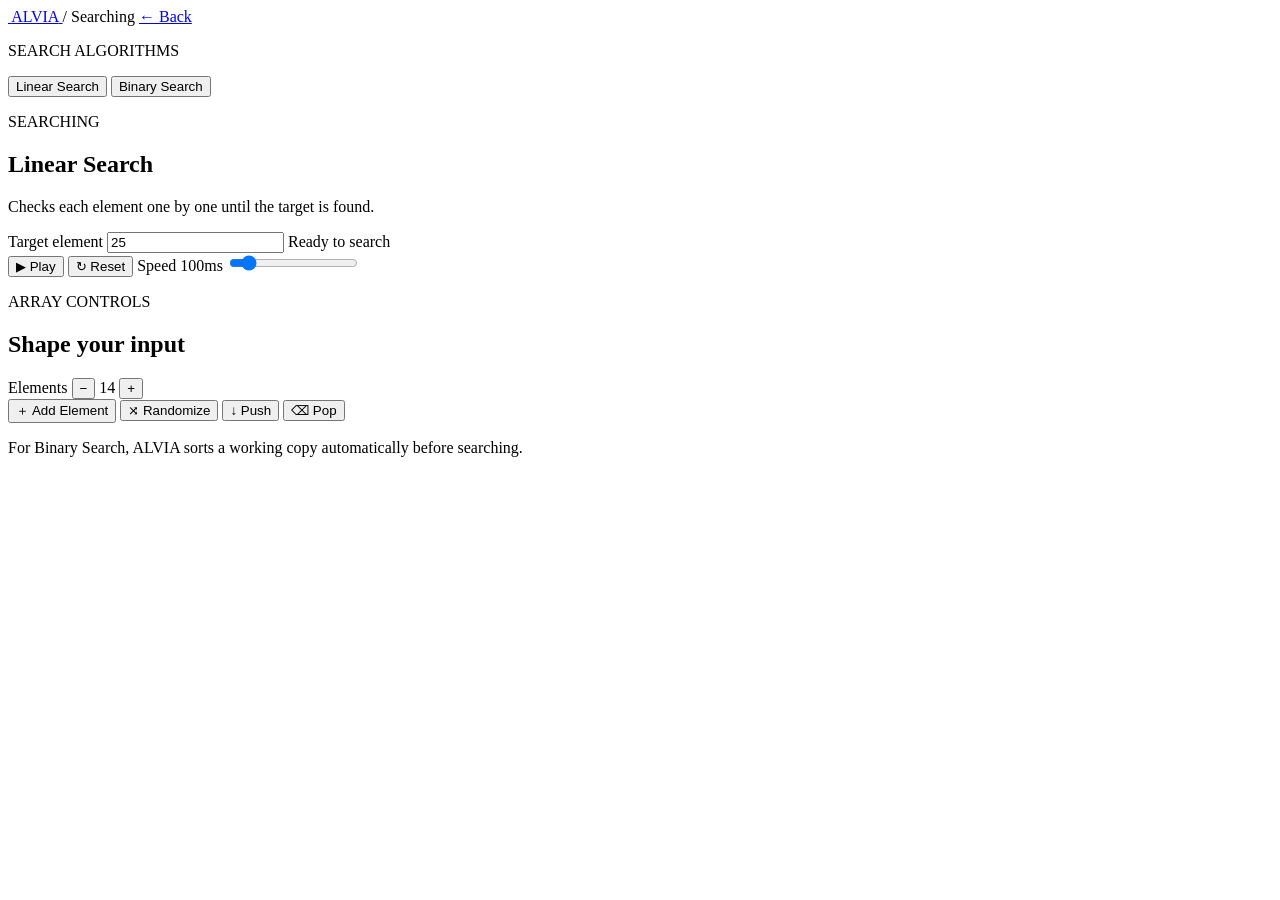
==== searching.html @ 011ecc25 "Add files via upload" ====
<!DOCTYPE html>
<html lang="en">
<head>
  <meta charset="UTF-8" />
  <meta name="viewport" content="width=device-width, initial-scale=1.0" />
  <meta name="description" content="ALVIA searching algorithm visualizer." />
  <title>ALVIA — Searching</title>
  <link rel="icon" href="assets/logo.svg" type="image/svg+xml" />
  <link rel="stylesheet" href="css/style.css" />
</head>
<body class="workspace-page">
  <header class="workspace-header">
    <a class="brand" href="index.html">
      <img src="assets/logo.svg" alt="" />
      <span>ALVIA</span>
    </a>
    <span class="crumb">/ Searching</span>
    <a class="back-link" href="index.html">← Back</a>
  </header>

  <main class="workspace">
    <aside class="algorithm-sidebar">
      <p class="sidebar-label">SEARCH ALGORITHMS</p>
      <button class="algorithm-option active" data-algorithm="linear">Linear Search</button>
      <button class="algorithm-option" data-algorithm="binary">Binary Search</button>
    </aside>

    <section class="visualizer-panel">
      <div class="panel-heading">
        <div>
          <p class="eyebrow">SEARCHING</p>
          <h1 id="algorithmTitle">Linear Search</h1>
          <p id="algorithmDescription">Checks each element one by one until the target is found.</p>
        </div>
      </div>

      <div class="target-row card">
        <label for="targetInput">Target element</label>
        <input id="targetInput" type="number" value="25" inputmode="numeric" />
        <span id="targetStatus" class="status-text">Ready to search</span>
      </div>

      <div class="chart-card">
        <div id="searchBars" class="bars" aria-label="Searching visualization"></div>
      </div>

      <div class="control-row">
        <button id="playButton" class="primary-button control-button">▶ <span>Play</span></button>
        <button id="resetButton" class="secondary-button control-button">↻ Reset</button>
        <label class="speed-control">
          <span>Speed</span>
          <output id="speedValue">100ms</output>
          <input id="speedSlider" type="range" min="30" max="700" step="10" value="100" />
        </label>
      </div>

      <section class="array-controls card">
        <div class="section-title-row">
          <div>
            <p class="eyebrow">ARRAY CONTROLS</p>
            <h2>Shape your input</h2>
          </div>
          <div class="count-control">
            <span>Elements</span>
            <button id="decreaseCount" aria-label="Remove an element">−</button>
            <output id="elementCount">14</output>
            <button id="increaseCount" aria-label="Add an element">+</button>
          </div>
        </div>

        <div class="button-row">
          <button id="addButton" class="secondary-button">＋ Add Element</button>
          <button id="randomButton" class="secondary-button">⤨ Randomize</button>
          <button id="pushButton" class="secondary-button">↓ Push</button>
          <button id="popButton" class="secondary-button danger-button">⌫ Pop</button>
        </div>

        <p class="helper-text">For Binary Search, ALVIA sorts a working copy automatically before searching.</p>
        <div id="arrayEditor" class="array-editor"></div>
      </section>
    </section>
  </main>

  <script src="js/main.js"></script>
  <script src="js/searching.js"></script>
</body>
</html>
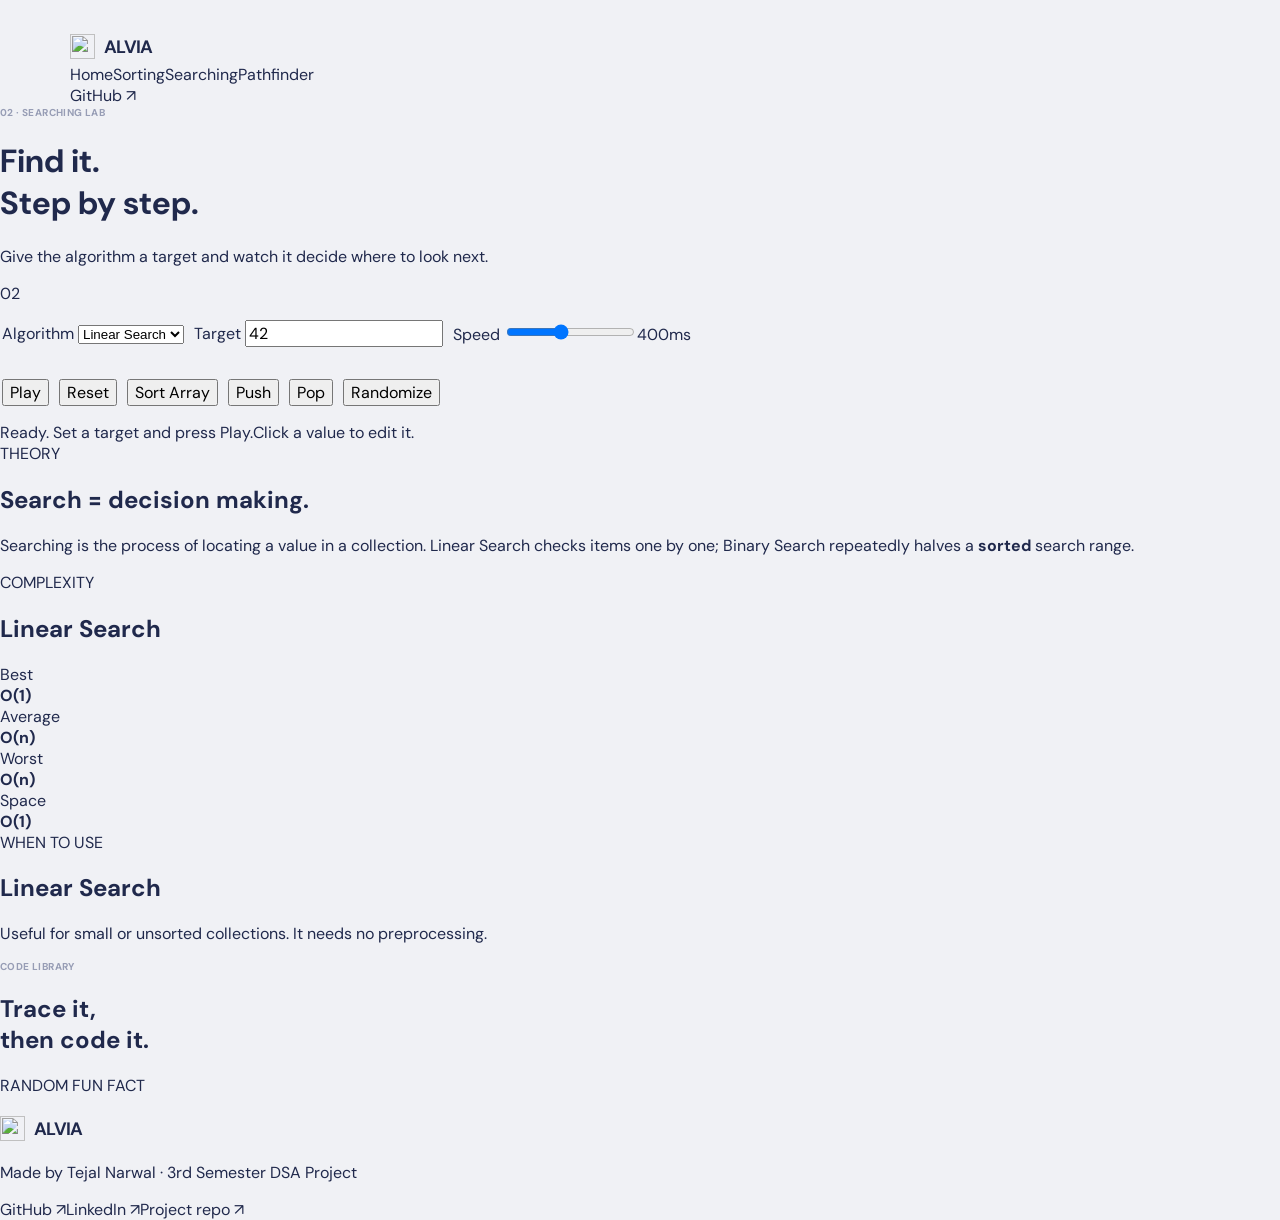
==== commit f45ebac3: "Add files via upload" ====
--- a/searching.html
+++ b/searching.html
@@ -1,87 +1,20 @@
 <!DOCTYPE html>
 <html lang="en">
-<head>
-  <meta charset="UTF-8" />
-  <meta name="viewport" content="width=device-width, initial-scale=1.0" />
-  <meta name="description" content="ALVIA searching algorithm visualizer." />
-  <title>ALVIA — Searching</title>
-  <link rel="icon" href="assets/logo.svg" type="image/svg+xml" />
-  <link rel="stylesheet" href="css/style.css" />
-</head>
-<body class="workspace-page">
-  <header class="workspace-header">
-    <a class="brand" href="index.html">
-      <img src="assets/logo.svg" alt="" />
-      <span>ALVIA</span>
-    </a>
-    <span class="crumb">/ Searching</span>
-    <a class="back-link" href="index.html">← Back</a>
-  </header>
-
-  <main class="workspace">
-    <aside class="algorithm-sidebar">
-      <p class="sidebar-label">SEARCH ALGORITHMS</p>
-      <button class="algorithm-option active" data-algorithm="linear">Linear Search</button>
-      <button class="algorithm-option" data-algorithm="binary">Binary Search</button>
-    </aside>
-
-    <section class="visualizer-panel">
-      <div class="panel-heading">
-        <div>
-          <p class="eyebrow">SEARCHING</p>
-          <h1 id="algorithmTitle">Linear Search</h1>
-          <p id="algorithmDescription">Checks each element one by one until the target is found.</p>
-        </div>
-      </div>
-
-      <div class="target-row card">
-        <label for="targetInput">Target element</label>
-        <input id="targetInput" type="number" value="25" inputmode="numeric" />
-        <span id="targetStatus" class="status-text">Ready to search</span>
-      </div>
-
-      <div class="chart-card">
-        <div id="searchBars" class="bars" aria-label="Searching visualization"></div>
-      </div>
-
-      <div class="control-row">
-        <button id="playButton" class="primary-button control-button">▶ <span>Play</span></button>
-        <button id="resetButton" class="secondary-button control-button">↻ Reset</button>
-        <label class="speed-control">
-          <span>Speed</span>
-          <output id="speedValue">100ms</output>
-          <input id="speedSlider" type="range" min="30" max="700" step="10" value="100" />
-        </label>
-      </div>
-
-      <section class="array-controls card">
-        <div class="section-title-row">
-          <div>
-            <p class="eyebrow">ARRAY CONTROLS</p>
-            <h2>Shape your input</h2>
-          </div>
-          <div class="count-control">
-            <span>Elements</span>
-            <button id="decreaseCount" aria-label="Remove an element">−</button>
-            <output id="elementCount">14</output>
-            <button id="increaseCount" aria-label="Add an element">+</button>
-          </div>
-        </div>
-
-        <div class="button-row">
-          <button id="addButton" class="secondary-button">＋ Add Element</button>
-          <button id="randomButton" class="secondary-button">⤨ Randomize</button>
-          <button id="pushButton" class="secondary-button">↓ Push</button>
-          <button id="popButton" class="secondary-button danger-button">⌫ Pop</button>
-        </div>
-
-        <p class="helper-text">For Binary Search, ALVIA sorts a working copy automatically before searching.</p>
-        <div id="arrayEditor" class="array-editor"></div>
-      </section>
-    </section>
-  </main>
-
-  <script src="js/main.js"></script>
-  <script src="js/searching.js"></script>
-</body>
-</html>
+<head><meta charset="UTF-8"><meta name="viewport" content="width=device-width, initial-scale=1.0"><meta name="description" content="ALVIA Searching Visualizer — Linear and Binary Search."><title>Searching — ALVIA</title><link rel="icon" type="image/svg+xml" href="assets/alvia-logo.svg"><link rel="stylesheet" href="css/style.css"></head>
+<body data-page="searching">
+<header class="site-header wrap"><a class="brand" href="index.html"><img src="assets/alvia-logo.svg" alt=""><span>ALVIA</span></a><nav class="main-nav"><a class="pill" href="index.html">Home</a><a class="pill" href="sorting.html">Sorting</a><a class="pill active-yellow" href="searching.html">Searching</a><a class="pill" href="pathfinder.html">Pathfinder</a></nav><a class="pill repo-link" href="https://github.com/teeeezal/alvia" target="_blank">GitHub ↗</a></header>
+<main class="wrap tool-page">
+<div class="page-heading"><div><p class="eyebrow">02 · SEARCHING LAB</p><h1>Find it.<br>Step by step.</h1><p>Give the algorithm a target and watch it decide where to look next.</p></div><span class="big-number">02</span></div>
+<section class="visualizer-card">
+<div class="control-row"><label>Algorithm <select id="searchAlgorithm"><option>Linear Search</option><option>Binary Search</option></select></label><label>Target <input id="target" type="number" value="42"></label><label>Speed <input id="searchSpeed" type="range" min="50" max="900" value="400"><output id="searchSpeedOut">400ms</output></label></div>
+<div class="control-row second"><button class="pill action" id="searchPlay">Play</button><button class="pill" id="searchReset">Reset</button><button class="pill" id="searchSort">Sort Array</button><button class="pill" id="searchPush">Push</button><button class="pill" id="searchPop">Pop</button><button class="pill" id="searchRandom">Randomize</button></div>
+<div class="array-stage search-stage" id="searchArray"></div>
+<div class="status-line"><span id="searchStatus">Ready. Set a target and press Play.</span><span>Click a value to edit it.</span></div>
+<div class="edit-array" id="searchEditor"></div>
+</section>
+<section class="info-grid"><article class="outline-card"><span class="tag yellow">THEORY</span><h2>Search = decision making.</h2><p>Searching is the process of locating a value in a collection. Linear Search checks items one by one; Binary Search repeatedly halves a <strong>sorted</strong> search range.</p></article><article class="outline-card"><span class="tag orange">COMPLEXITY</span><h2 id="searchComplexityTitle">Linear Search</h2><div class="complexity-table"><div>Best</div><strong id="sBest">O(1)</strong><div>Average</div><strong id="sAvg">O(n)</strong><div>Worst</div><strong id="sWorst">O(n)</strong><div>Space</div><strong>O(1)</strong></div></article><article class="outline-card"><span class="tag mint">WHEN TO USE</span><h2 id="searchUseTitle">Linear Search</h2><p id="searchUse">Useful for small or unsorted collections. It needs no preprocessing.</p></article></section>
+<section class="section compact"><div class="section-intro"><p class="eyebrow">CODE LIBRARY</p><h2>Trace it,<br>then code it.</h2></div><div class="code-tabs" id="searchCode"></div></section>
+<section class="fact-card"><span class="tag lilac">RANDOM FUN FACT</span><h2 id="searchFact"></h2></section>
+</main>
+<footer class="site-footer wrap"><div><a class="brand footer-brand" href="index.html"><img src="assets/alvia-logo.svg" alt=""><span>ALVIA</span></a><p class="footer-note">Made by Tejal Narwal · 3rd Semester DSA Project</p></div><div class="footer-links"><a href="https://github.com/teeeezal" target="_blank">GitHub ↗</a><a href="https://www.linkedin.com/in/tejalnarwal/" target="_blank">LinkedIn ↗</a><a href="https://github.com/teeeezal/alvia" target="_blank">Project repo ↗</a></div></footer>
+<script src="js/data.js"></script><script src="js/app.js"></script></body></html>
--- a/css/style.css
+++ b/css/style.css
@@ -0,0 +1,612 @@
+@import url('https://fonts.googleapis.com/css2?family=DM+Sans:wght@400;500;600;700&display=swap');
+
+:root {
+  --navy: #20294c;
+  --blue: #459af8;
+  --steel: #375390;
+  --fog: #f0f1f5;
+  --white: #ffffff;
+  --silver: #c7cbdb;
+  --mist: #dddfe9;
+  --smoke: #979db5;
+  --dusk: #676b89;
+  --green: #63b879;
+  --red: #e76556;
+  --yellow: #f8d84a;
+  --shadow: rgba(32, 41, 76, 0.12) 0 9px 25px;
+  --shadow-sm: rgba(32, 41, 76, 0.10) 0 1px 4px;
+  --radius-card: 12px;
+  --radius-panel: 24px;
+  --radius-pill: 9999px;
+}
+
+* { box-sizing: border-box; }
+
+html { scroll-behavior: smooth; }
+
+body {
+  margin: 0;
+  min-height: 100vh;
+  background: var(--fog);
+  color: var(--navy);
+  font-family: "DM Sans", Inter, ui-sans-serif, system-ui, -apple-system, BlinkMacSystemFont, "Segoe UI", sans-serif;
+  -webkit-font-smoothing: antialiased;
+}
+
+a { color: inherit; text-decoration: none; }
+
+button, input { font: inherit; }
+
+button { cursor: pointer; }
+
+.site-header {
+  position: relative;
+  max-width: 1200px;
+  margin: 0 auto;
+  padding: 34px 30px 0;
+  min-height: 100px;
+}
+
+.brand {
+  display: inline-flex;
+  align-items: center;
+  gap: 9px;
+  font-size: 18px;
+  font-weight: 700;
+  letter-spacing: -0.04em;
+}
+
+.brand img {
+  width: 25px;
+  height: 25px;
+}
+
+.header-actions {
+  position: absolute;
+  left: 30px;
+  top: 78px;
+}
+
+.github-pill, .back-link, .hero-nav a {
+  display: inline-flex;
+  align-items: center;
+  justify-content: center;
+  min-height: 42px;
+  padding: 10px 17px;
+  border-radius: var(--radius-pill);
+  background: var(--white);
+  border: 1px solid var(--silver);
+  box-shadow: var(--shadow-sm);
+  color: var(--navy);
+  font-size: 14px;
+  font-weight: 600;
+  transition: transform .18s ease, box-shadow .18s ease, color .18s ease;
+}
+
+.github-pill:hover, .back-link:hover, .hero-nav a:hover {
+  transform: translateY(-2px);
+  box-shadow: var(--shadow);
+  color: var(--blue);
+}
+
+.github-icon { margin-right: 7px; }
+
+.hero-nav {
+  position: absolute;
+  right: 30px;
+  top: 34px;
+  display: flex;
+  flex-direction: column;
+  gap: 8px;
+  align-items: stretch;
+}
+
+.hero-nav a {
+  min-width: 132px;
+  justify-content: flex-start;
+}
+
+.hero {
+  max-width: 1200px;
+  margin: 0 auto;
+  padding: 25px 30px 30px;
+  text-align: center;
+}
+
+.hero-visual {
+  max-width: 670px;
+  margin: 0 auto;
+}
+
+.hero-visual img {
+  display: block;
+  width: 100%;
+  max-height: 355px;
+  object-fit: contain;
+}
+
+.hero-copy {
+  max-width: 720px;
+  margin: 0 auto;
+}
+
+.eyebrow {
+  margin: 0 0 9px;
+  color: var(--smoke);
+  font-size: 10px;
+  font-weight: 700;
+  letter-spacing: .4px;
+  text-transform: uppercase;
+}
+
+.hero h1 {
+  margin: 0;
+  font-size: clamp(68px, 9vw, 112px);
+  line-height: .84;
+  letter-spacing: -.095em;
+  font-weight: 700;
+}
+
+.hero-subtitle {
+  max-width: 600px;
+  margin: 26px auto 22px;
+  color: var(--dusk);
+  font-size: 18px;
+  line-height: 1.45;
+  letter-spacing: -.025em;
+}
+
+.primary-button, .secondary-button {
+  display: inline-flex;
+  align-items: center;
+  justify-content: center;
+  gap: 8px;
+  border-radius: var(--radius-pill);
+  min-height: 44px;
+  padding: 11px 18px;
+  font-size: 14px;
+  font-weight: 600;
+  transition: transform .18s ease, box-shadow .18s ease, background .18s ease;
+}
+
+.primary-button {
+  border: 0;
+  background: var(--navy);
+  color: var(--white);
+  box-shadow: var(--shadow-sm);
+}
+
+.primary-button:hover {
+  transform: translateY(-2px);
+  box-shadow: var(--shadow);
+}
+
+.secondary-button {
+  background: var(--white);
+  border: 1.5px solid var(--steel);
+  color: var(--steel);
+  box-shadow: none;
+}
+
+.secondary-button:hover {
+  transform: translateY(-1px);
+  background: #f8f9fc;
+}
+
+.danger-button { border-color: #d88c85; color: #b95147; }
+
+.landing-footer {
+  max-width: 1200px;
+  margin: 25px auto 0;
+  padding: 0 30px 24px;
+  display: flex;
+  justify-content: space-between;
+  color: var(--smoke);
+  font-size: 12px;
+}
+
+/* Workspace */
+.workspace-header {
+  max-width: 1380px;
+  margin: 0 auto;
+  padding: 22px 28px;
+  display: flex;
+  align-items: center;
+  gap: 10px;
+}
+
+.workspace-header .brand { flex: 0 0 auto; }
+
+.crumb {
+  color: var(--dusk);
+  font-size: 14px;
+}
+
+.back-link {
+  margin-left: auto;
+}
+
+.workspace {
+  max-width: 1380px;
+  margin: 0 auto;
+  padding: 0 28px 34px;
+  display: grid;
+  grid-template-columns: 235px minmax(0, 1fr);
+  gap: 18px;
+}
+
+.algorithm-sidebar,
+.visualizer-panel {
+  background: rgba(255,255,255,.58);
+  border-radius: var(--radius-panel);
+  box-shadow: var(--shadow);
+}
+
+.algorithm-sidebar {
+  padding: 18px;
+  align-self: start;
+  position: sticky;
+  top: 18px;
+}
+
+.sidebar-label {
+  margin: 2px 8px 12px;
+  color: var(--smoke);
+  font-size: 10px;
+  font-weight: 700;
+  letter-spacing: .4px;
+}
+
+.algorithm-option {
+  display: block;
+  width: 100%;
+  padding: 12px 13px;
+  margin: 3px 0;
+  border: 0;
+  border-radius: 10px;
+  background: transparent;
+  color: var(--navy);
+  text-align: left;
+  font-size: 14px;
+  font-weight: 600;
+}
+
+.algorithm-option:hover { background: #eaf1fb; }
+
+.algorithm-option.active {
+  background: #dcebff;
+  color: #1f6fd4;
+}
+
+.visualizer-panel {
+  min-width: 0;
+  padding: 24px;
+}
+
+.panel-heading {
+  display: flex;
+  justify-content: space-between;
+  align-items: flex-start;
+  margin-bottom: 16px;
+}
+
+.panel-heading h1 {
+  margin: 0;
+  font-size: 42px;
+  line-height: 1;
+  letter-spacing: -.055em;
+}
+
+.panel-heading p:not(.eyebrow) {
+  margin: 10px 0 0;
+  max-width: 700px;
+  color: var(--dusk);
+  font-size: 15px;
+  line-height: 1.45;
+}
+
+.chart-card, .grid-card {
+  min-height: 340px;
+  padding: 22px;
+  background: var(--white);
+  border-radius: var(--radius-card);
+  box-shadow: var(--shadow);
+}
+
+.bars {
+  height: 295px;
+  width: 100%;
+  display: flex;
+  align-items: flex-end;
+  gap: 7px;
+}
+
+.bar {
+  flex: 1;
+  min-width: 10px;
+  max-width: 72px;
+  background: #b9d3f7;
+  border-radius: 7px 7px 2px 2px;
+  position: relative;
+  transition: height .18s ease, background .15s ease, transform .15s ease;
+}
+
+.bar span {
+  position: absolute;
+  left: 50%;
+  bottom: -25px;
+  transform: translateX(-50%);
+  color: var(--navy);
+  font-size: 11px;
+}
+
+.bar.active { background: var(--blue); transform: translateY(-3px); }
+.bar.compare { background: #7fb6f7; }
+.bar.sorted { background: var(--green); }
+.bar.target { background: var(--yellow); }
+.bar.found { background: var(--green); }
+.bar.range { background: #a9c8f3; }
+.bar.dimmed { opacity: .42; }
+
+.control-row {
+  display: flex;
+  align-items: center;
+  gap: 10px;
+  padding: 16px 2px;
+}
+
+.control-button { min-width: 106px; }
+
+.speed-control {
+  margin-left: auto;
+  display: flex;
+  align-items: center;
+  gap: 9px;
+  color: var(--dusk);
+  font-size: 13px;
+  min-width: min(400px, 45%);
+}
+
+.speed-control output {
+  min-width: 48px;
+  color: var(--navy);
+  font-weight: 600;
+}
+
+.speed-control input { flex: 1; accent-color: var(--blue); }
+
+.card {
+  background: var(--white);
+  border-radius: var(--radius-card);
+  box-shadow: var(--shadow);
+}
+
+.array-controls {
+  padding: 20px;
+}
+
+.section-title-row {
+  display: flex;
+  align-items: center;
+  justify-content: space-between;
+  gap: 20px;
+}
+
+.section-title-row h2,
+.path-tools h2 {
+  margin: 0;
+  font-size: 24px;
+  letter-spacing: -.035em;
+}
+
+.count-control {
+  display: flex;
+  align-items: center;
+  gap: 7px;
+  color: var(--dusk);
+  font-size: 12px;
+}
+
+.count-control button {
+  width: 32px;
+  height: 32px;
+  border: 1px solid var(--silver);
+  background: var(--fog);
+  border-radius: 9px;
+  color: var(--navy);
+  font-size: 19px;
+}
+
+.count-control output {
+  min-width: 38px;
+  text-align: center;
+  font-weight: 700;
+  color: var(--navy);
+}
+
+.button-row {
+  display: flex;
+  flex-wrap: wrap;
+  gap: 8px;
+  margin-top: 14px;
+}
+
+.helper-text {
+  color: var(--smoke);
+  font-size: 12px;
+  line-height: 1.45;
+  margin: 13px 0 10px;
+}
+
+.array-editor {
+  display: grid;
+  grid-template-columns: repeat(auto-fit, minmax(62px, 1fr));
+  gap: 7px;
+}
+
+.value-editor {
+  padding: 6px;
+  background: var(--fog);
+  border: 1px solid var(--silver);
+  border-radius: 10px;
+}
+
+.value-editor .mini-actions {
+  display: flex;
+  gap: 4px;
+  margin-bottom: 5px;
+}
+
+.value-editor button {
+  flex: 1;
+  height: 20px;
+  padding: 0;
+  border: 0;
+  background: var(--white);
+  color: var(--steel);
+  border-radius: 5px;
+  font-size: 12px;
+}
+
+.value-editor input {
+  width: 100%;
+  border: 0;
+  background: transparent;
+  text-align: center;
+  color: var(--navy);
+  font-weight: 700;
+  outline: none;
+}
+
+.target-row {
+  padding: 12px 15px;
+  margin-bottom: 14px;
+  display: flex;
+  align-items: center;
+  gap: 12px;
+}
+
+.target-row label {
+  color: var(--dusk);
+  font-size: 13px;
+  font-weight: 600;
+}
+
+.target-row input {
+  width: 110px;
+  border: 1px solid var(--silver);
+  border-radius: 8px;
+  padding: 9px 10px;
+  color: var(--navy);
+  outline: none;
+  background: var(--fog);
+}
+
+.target-row input:focus { border-color: var(--blue); }
+
+.status-text {
+  margin-left: auto;
+  color: var(--smoke);
+  font-size: 12px;
+}
+
+.legend {
+  margin-top: 24px;
+  padding: 12px 8px;
+  display: grid;
+  gap: 8px;
+  color: var(--dusk);
+  font-size: 11px;
+}
+
+.legend span { display: flex; align-items: center; gap: 7px; }
+
+.legend-dot {
+  width: 10px;
+  height: 10px;
+  border-radius: 3px;
+  background: var(--silver);
+}
+
+.legend-dot.start { background: var(--green); border-radius: 50%; }
+.legend-dot.end { background: var(--red); border-radius: 50%; }
+.legend-dot.wall { background: #4f5564; }
+.legend-dot.visited { background: #8ec2fa; }
+.legend-dot.path { background: var(--yellow); }
+
+.path-workspace .visualizer-panel { overflow: hidden; }
+
+.grid-card {
+  min-height: 0;
+  padding: 15px;
+}
+
+.path-grid {
+  --cols: 35;
+  display: grid;
+  grid-template-columns: repeat(var(--cols), minmax(8px, 1fr));
+  width: 100%;
+  aspect-ratio: 35 / 18;
+  border: 1px solid #aab5c8;
+  overflow: hidden;
+}
+
+.node {
+  min-width: 0;
+  min-height: 0;
+  border-right: 1px solid #bfc9d8;
+  border-bottom: 1px solid #bfc9d8;
+  background: #f7f9fc;
+  transition: background .1s ease, transform .1s ease;
+}
+
+.node:hover { background: #eaf2fd; }
+
+.node.wall { background: #4f5564; }
+.node.start { background: var(--green); }
+.node.end { background: var(--red); }
+.node.visited { background: #8ec2fa; }
+.node.path { background: var(--yellow); }
+.node.start.path { background: var(--green); }
+.node.end.path { background: var(--red); }
+
+.path-tools {
+  padding: 18px;
+  margin-top: 2px;
+}
+
+.tool-button.active {
+  background: #dcebff;
+  border-color: var(--blue);
+  color: #1f6fd4;
+}
+
+@media (max-width: 900px) {
+  .hero-nav { position: static; flex-direction: row; margin-top: 15px; }
+  .hero-nav a { min-width: 0; flex: 1; }
+  .header-actions { top: 34px; right: 30px; left: auto; }
+  .site-header { min-height: 150px; }
+  .workspace { grid-template-columns: 1fr; }
+  .algorithm-sidebar { position: static; display: flex; flex-wrap: wrap; gap: 5px; }
+  .sidebar-label { width: 100%; }
+  .algorithm-option { width: auto; flex: 1; }
+  .legend { display: flex; flex-wrap: wrap; width: 100%; }
+}
+
+@media (max-width: 650px) {
+  .site-header { padding: 20px 18px 0; }
+  .header-actions { left: 18px; top: 66px; }
+  .hero-nav { margin-top: 62px; flex-wrap: wrap; }
+  .hero { padding: 10px 18px 25px; }
+  .hero h1 { font-size: 67px; }
+  .landing-footer { padding: 0 18px 20px; flex-direction: column; gap: 5px; }
+  .workspace-header { padding: 18px; }
+  .workspace { padding: 0 18px 24px; }
+  .visualizer-panel { padding: 15px; }
+  .panel-heading h1 { font-size: 34px; }
+  .control-row { flex-wrap: wrap; }
+  .speed-control { min-width: 100%; margin-left: 0; }
+  .target-row { flex-wrap: wrap; }
+  .status-text { margin-left: 0; width: 100%; }
+  .array-editor { grid-template-columns: repeat(4, 1fr); }
+}
